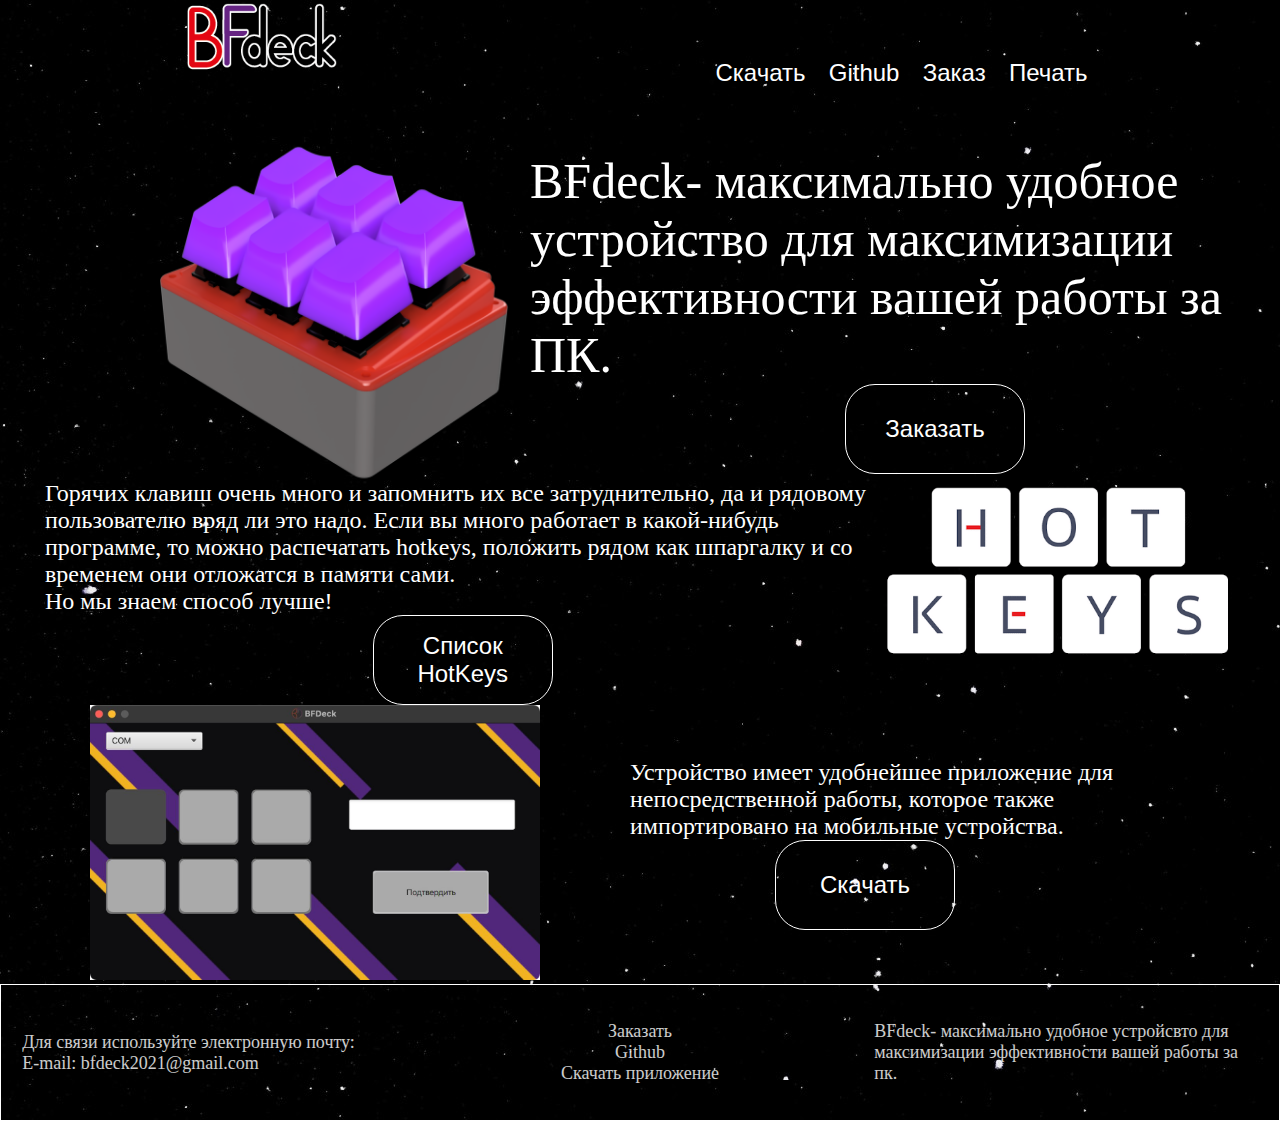
==== docs/index.html @ ebcd8827 "dopcs" ====
<!doctype html>
<html lang="en">
<head>
    <meta charset="UTF-8">
    <meta name="viewport"
          content="width=device-width, user-scalable=no, initial-scale=1.0, maximum-scale=1.0, minimum-scale=1.0">
    <meta http-equiv="X-UA-Compatible" content="ie=edge">
    <title>Главная</title>
    <link rel="stylesheet" href="style.css">
    <link rel="stylesheet" href="https://cdnjs.cloudflare.com/ajax/libs/animate.css/4.1.1/animate.min.css">
    <!--    <link href="https://cdn.jsdelivr.net/npm/bootstrap@5.1.3/dist/css/bootstrap.min.css" rel="stylesheet" integrity="sha384-1BmE4kWBq78iYhFldvKuhfTAU6auU8tT94WrHftjDbrCEXSU1oBoqyl2QvZ6jIW3" crossorigin="anonymous">-->
    <link rel="icon" href="Монтажная%20область%201.svg">
        <link rel="preconnect" href="https://fonts.googleapis.com">
        <link rel="preconnect" href="https://fonts.gstatic.com" crossorigin>
        <link href="https://fonts.googleapis.com/css2?family=Readex+Pro:wght@200&display=swap" rel="stylesheet">
</head>
<body class="animate__animated animate__zoomInDown">
<header>
    <div class="logo">
        <img src="logo.png" class="logo-picture" alt="">
    </div>
    <div class="nav-bar">
        <div class="downloads">
            <button class="button-downloads"><a class="link-downloads" href="https://github.com/bezlimix/BFdeck/raw/main/jar/BFDeck.jar">Скачать</a></button>
        </div>
        <div class="github">
            <button class="github-button"><a href="https://github.com/bezlimix/BFdeck" class="link-github">Github</a></button>
        </div>
        <div class="support">
            <button class="button-support"><a class="link-support" href="choose-order.html">Заказ</a></button>
        </div>
        <div class="support">
            <button class="button-support"><a class="link-support" href="https://3dprint.alexgyver.ru">Печать</a></button>
        </div>

    </div>
</header>
<div class="main-info">
    <div class="img-main-info">
        <img src="deck.png" alt="nothing" class="img-main-info">
    </div>
    <div class="text-main-info">
        BFdeck- максимально удобное устройство для максимизации эффективности вашей работы за ПК.
        <button class="appButton-main"><a href="choose-order.html" class="linkApp">Заказать</a></button>
    </div>
</div>
<div class="hot-keys">
    <div class="hot-keys-text">
        Горячих клавиш очень много и запомнить их все затруднительно, да и рядовому пользователю вряд ли это надо. Если вы много работает в какой-нибудь программе, то можно распечатать hotkeys, положить рядом как шпаргалку и со временем они отложатся в памяти сами.</br> Но мы знаем способ лучше!</br>
        <button class="hot-keys-button"><a class="link-hot-keys" href="https://www.adme.ru/zhizn-nauka/120-goryachih-klavish-894660/">Список HotKeys</a></button>
    </div>
    <div class="hot-keys-img">
        <img src="hot-keys.png" alt="Nothing" class="hot-keys-img">
    </div>
</div>
<div class="app">
    <div class="appImg">
        <img src="app.jpg" alt="Nothing" class="appImg">
    </div>
        <div class="appInformation">
            <div class="appText">Устройство имеет удобнейшее приложение для непосредственной работы, которое также импортировано на мобильные
                устройства.</div>
            <button class="appButton"><a href="https://github.com/bezlimix/BFdeck/raw/main/jar/BFDeck.jar   " class="linkApp">Скачать</a></button>
        </div>

</div>
<footer>
    <div class="contact">
        Для связи используйте электронную почту:</br>
        E-mail: bfdeck2021@gmail.com
    </div>
    <div class="navigation">
        <a href="choose-order.html" class="order-footer">
            Заказать
        </a>
        <a href="https://github.com/bezlimix/BFdeck" class="order-footer">
            Github
        </a>
        <a href="https://github.com/bezlimix/BFdeck/raw/main/jar/BFDeck.jar" class="order-footer">
            Скачать приложение
        </a>
    </div>
    <div class="info">
        BFdeck- максимально удобное устройсвто для максимизации эффективности вашей работы за пк.
    </div>
</footer>




<script src="script.js"></script>
</body>
</html>
---- docs/style.css ----
/*@keyframes show{*/
/*    0%{*/
/*        opacity:0;*/
/*    }*/
/*    100% {*/
/*        opacity:1;*/
/*    }*/
/*}*/
body{
    margin: 0;
    padding: 0;
    background: url("1920x1080_stars-glare-black-space.jpeg");
    /*font-family: "American Typewriter";*/

    /*opacity:0; !*Элемент полностью прозрачный (невидимый)*!*/
    transition: 1s; /*Скорость перехода состояния элемента*/
    animation: show 5s 1; /* Указываем название анимации, её время и количество повторов*/
    animation-fill-mode: forwards; /* Чтобы элемент оставался в конечном состоянии анимации */
    animation-delay: 0.5s; /* Задержка перед началом */
    color:white;
}
header{
    background: none;
    height: 100px;
    display: flex;
    justify-content: space-around;
}
.button-support{
    border:0;
    background: none;
    transition-duration: 0.3s;
}
.link-support{
    text-decoration: none;
    color: white;
    font-size: 24px;

}

.button-support:hover{
    /*border-bottom: white     2px solid;*/
    -webkit-transform: scale(1.2);
    -ms-transform: scale(1.2);
    transform: scale(1.2);
}
.nav-bar{
    width: 30%;
    display: flex;
    justify-content: space-between;
    align-items: center;
    margin-top: 5vh;
}
.github-button{
    border:0;
    background: none;
    transition-duration: 0.3s;
}
.link-github{
    text-decoration: none;
    color: white;
    font-size: 24px;

}
.github-button:hover{

    -webkit-transform: scale(1.2);
    -ms-transform: scale(1.2);
    transform: scale(1.2);
}
.logo-picture{
    height: 75px;
    width: 150px;
}
.button-downloads{
    border:0;
    background: none;
    transition-duration: 0.3s;
}
.link-downloads{
    text-decoration: none;
    color: white;
    font-size: 24px;

}
.button-downloads:hover{

    -webkit-transform: scale(1.2);
    -ms-transform: scale(1.2);
    transform: scale(1.2);
}
.img-main-info{
    height: 350px;
    margin: 20px 10px 10px 80px;
}
.main-info{
    display: flex;
    justify-content: center;
    align-items: center;
}
.text-main-info{
    font-size: 50px;
    display: flex;
    flex-direction: column;
    margin-top: 5vh;
}
.hot-keys{
    display: flex;
    margin: 0 5vh 0 5vh;
}
.hot-keys-text{
    font-size: 24px;
    display: flex;
    flex-direction: column;
    align-items: center;
    justify-content: center;
}
.hot-keys-button {
    border: 1px white solid;
    background: none;
    color: white;
    height: 10vh;
    width: 20vh;
    border-radius: 30px;

}
.hot-keys-img{
    height: 20vh;
}
.link-hot-keys{
    text-decoration: none;
    color: white;
    font-size: 24px;
}
.hot-keys-button:hover {
    border: 1px black solid;
    background: white;
    color: black;
    height: 10vh;
    width: 20vh;
    border-radius: 30px;
    transition: 0.3s all;
}
.hot-keys-button:hover > a{
    color: black;
}
.link-hot-keys:hover{
    color: black;
}
.app{
    display: flex;
    justify-content: center;
    align-items: center;
    margin: 0 10vh 0 10vh;
}
.appImg{

    width: 50vh;
}
.appText{
    font-size: 24px;
    margin-left: 10vh;
}
.appInformation{
    display: flex;
    flex-direction: column;
    justify-content: center;
    align-items: center;
}
.appButton{
    border: 1px white solid;
    background: none;
    color: white;
    height: 10vh;
    width: 20vh;
    border-radius: 30px;

}
.appButton-main{
    border: 1px white solid;
    background: none;
    color: white;
    height: 10vh;
    width: 20vh;
    border-radius: 30px;
    margin: 0 0 0 35vh;
}
.appButton-main:hover{
    border: 1px black solid;
    background: white;
    color: black;
    height: 10vh;
    width: 20vh;
    border-radius: 30px;
    transition: 0.3s all;
}
.linkApp{
    text-decoration: none;
    color: white;
    font-size: 24px;
}
.appButton:hover {
    border: 1px black solid;
    background: white;
    color: black;
    height: 10vh;
    width: 20vh;
    border-radius: 30px;
    transition: 0.3s all;
}
.appButton:hover > a{
    color: black;
}
.appButton-main:hover > a{
    color: black;
}
.linkApp:hover{
    color: black;
}
footer{
    display: flex;
    justify-content: space-around;
    align-items: center ;
    min-height: 15vh;
    font-size: 18px;
    border: 1px solid white;
}
.background-footer{
    width: 100%;
    height: 100%;
    background: #403939;
    opacity: 0.5;
}
footer > * {
    width: 30%;
    opacity: 0.8;

}
.navigation{
    display: flex;
    flex-direction: column;
    justify-content: space-around;
    align-items: center ;
}
.navigation > a{
    text-decoration: none;
    color: white;
}
.choose-text{
    width: 100%;
    display: flex;
    align-items: center;
    justify-content: center;
    font-size: 36px;
    margin: 10vh 0 10vh 0;
}
.choose-blocks{
    display: flex;
    justify-content: center;
    align-items: center;
    flex-wrap: wrap;
}
.block-order{
    display: flex;
    flex-direction: column;
    width: 49%;
    align-items: center;
    justify-content: center;
    height: 40vh;
    margin: 5vh 0 5vh 0;
}
.button-order-block{
    border-radius: 30px;
    border: 1px solid white;
    background: none;
    height: 20vh;
    width: 20vh;
}
.button-order-block > a{
    color: white;
    text-decoration: none;
    font-size: 15px;
}
.button-order-block:hover{
    background: white;
    transition: 0.3s all;
}
.button-order-block:hover > a{
    color: black;
    transition: 0.3s all;
}
.img-block{
    height: 20vh;
    width: 20vh;
}
.block-info{
    font-size: 24px;
}
.text-order{
    display: flex;
    justify-content: center;
    align-items: center;
    font-size: 24px;
    margin: 5vh 0 5vh 0;
}
.button-order-information{
    border-radius: 24px;
    height: 5vh;
    width: 5vh;
    border: 1px white solid;
    background: white;
    color: black;
    font-size: 18px;
    margin-right: 3vh;
}
.order-page > span{
    font-size: 24px;
}
.choose-delivery{
    width: 20vh;
    height: 10vh;
}
.order-page{
    margin: 0 0 0 35%;
}
.choose-transport{
    margin: 3vh;
    display: flex;

}
.choose-transport > div{
    margin-right: 5px;
    border-radius: 24px;
    border: white 1px solid;
    display: flex;
    align-items: center;
}
.choose-transport > div > a{
    margin-left: 4vh;
    text-decoration:none;
    color: white;
    font-size: 18px;
}
.choose-delivery:hover > a{
    color: black;
    transition: all 0.3s ease;
}
.choose-transport > div:hover{
    background: white;
    transition: all 0.3s ease;
}
.button-clicked {
    background: #b645c3;
    color: black;
    transition: 0.3s all ease;
}
.city{
    display: flex;
}
.input-city{
    width: 50vh;
    height: 5vh;
    border: 1px solid black;
    margin-top: 5px;
    font-size: 24px;
}
.street{
    margin: 3vh 3vh 0 0;
}
.input-street{
    width: 50vh;
    height: 5vh;
    border: 1px solid black;
    margin-top: 5px;
    font-size: 24px;
}
.address{
    display: flex;
    flex-direction: row;
}
.house{
    margin: 3vh 3vh 0 0;
}
.input-house {
    width: 5vh;
    height: 5vh;
    border: 1px solid black;
    margin-top: 5px;
    font-size: 18px;
}
.input-flat{
    width: 6vh;
    height: 5vh;
    border: 1px solid black;
    margin-top: 5px;
    font-size: 18px;
}
.more-info-block{
    margin-top: 3vh;

}
.more-info-block > textarea{
    min-width: 50vh;
    min-height: 20vh;
    font-size: 24px;
    padding: 10px;
}
.phone{
    width: 53vh;
    height: 3vh;
    font-size: 18px;
    border: none;
}
.phone-number-block{
    margin: 3vh 3vh 3vh 0;
}
.approve-order{
    border: white 1px solid;
    background: none;
    border-radius: 24px;
    height: 10vh;
    width: 20vh;
    margin: 0 0 5vh 15vh    ;
    box-shadow: white;
}
.approve-order > a {
    text-decoration: none;
    color: white;
    font-size: 24px;
}
.approve-order:hover{
    background: white;
    transition: 0.3s all ease;
}
.approve-order:hover > a{
    color: black;

    transition: 0.3s all ease;
}
input{
    border-radius: 5px;
}
textarea{
    border-radius: 5px;
}
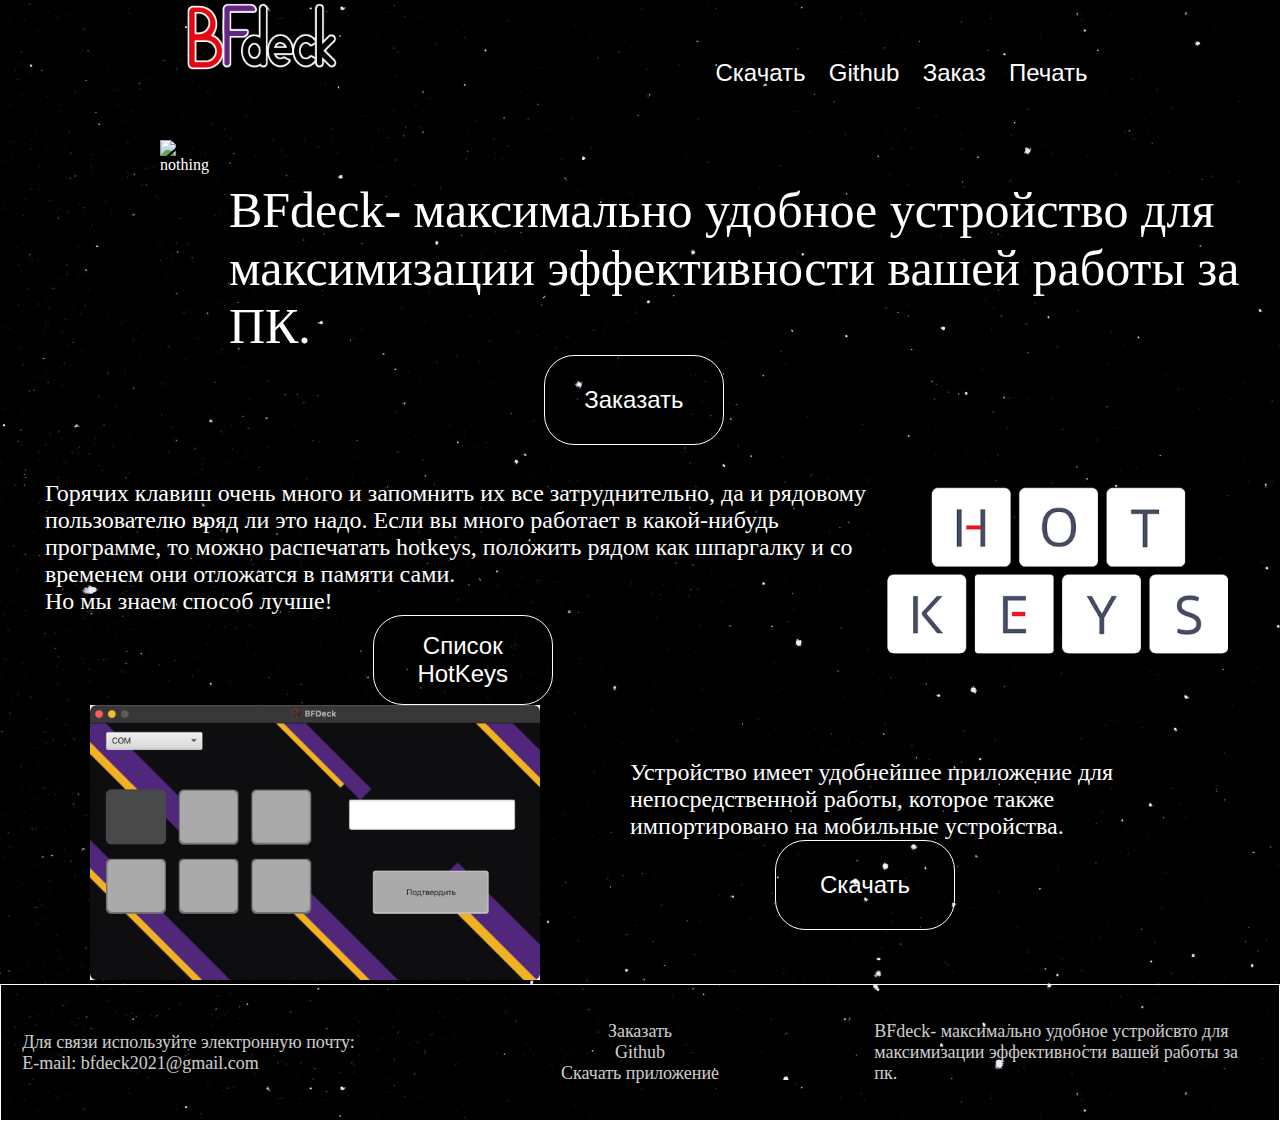
==== commit 7663dcb3: "Add files via upload" ====
--- a/docs/index.html
+++ b/docs/index.html
@@ -9,7 +9,7 @@
     <link rel="stylesheet" href="style.css">
     <link rel="stylesheet" href="https://cdnjs.cloudflare.com/ajax/libs/animate.css/4.1.1/animate.min.css">
     <!--    <link href="https://cdn.jsdelivr.net/npm/bootstrap@5.1.3/dist/css/bootstrap.min.css" rel="stylesheet" integrity="sha384-1BmE4kWBq78iYhFldvKuhfTAU6auU8tT94WrHftjDbrCEXSU1oBoqyl2QvZ6jIW3" crossorigin="anonymous">-->
-    <link rel="icon" href="Монтажная%20область%201.svg">
+    <link rel="icon" href="Монтажная%20область%201111.png">
         <link rel="preconnect" href="https://fonts.googleapis.com">
         <link rel="preconnect" href="https://fonts.gstatic.com" crossorigin>
         <link href="https://fonts.googleapis.com/css2?family=Readex+Pro:wght@200&display=swap" rel="stylesheet">
@@ -21,7 +21,7 @@
     </div>
     <div class="nav-bar">
         <div class="downloads">
-            <button class="button-downloads"><a class="link-downloads" href="https://github.com/bezlimix/BFdeck/raw/main/jar/BFDeck.jar">Скачать</a></button>
+            <button class="button-downloads"><a class="link-downloads" href="https://github.com/bezlimix/BFdeck/raw/main/jar/BFDeck%20(2).jar">Скачать</a></button>
         </div>
         <div class="github">
             <button class="github-button"><a href="https://github.com/bezlimix/BFdeck" class="link-github">Github</a></button>
@@ -37,7 +37,7 @@
 </header>
 <div class="main-info">
     <div class="img-main-info">
-        <img src="deck.png" alt="nothing" class="img-main-info">
+        <img src="BF_dexk_2021-Dec-16_06-44-43AM-000_CustomizedView1734485852.png" alt="nothing" class="img-main-info">
     </div>
     <div class="text-main-info">
         BFdeck- максимально удобное устройство для максимизации эффективности вашей работы за ПК.
@@ -60,7 +60,7 @@
         <div class="appInformation">
             <div class="appText">Устройство имеет удобнейшее приложение для непосредственной работы, которое также импортировано на мобильные
                 устройства.</div>
-            <button class="appButton"><a href="https://github.com/bezlimix/BFdeck/raw/main/jar/BFDeck.jar   " class="linkApp">Скачать</a></button>
+            <button class="appButton"><a href="https://github.com/bezlimix/BFdeck/raw/main/jar/BFDeck%20(2).jar" class="linkApp">Скачать</a></button>
         </div>
 
 </div>
@@ -76,7 +76,7 @@
         <a href="https://github.com/bezlimix/BFdeck" class="order-footer">
             Github
         </a>
-        <a href="https://github.com/bezlimix/BFdeck/raw/main/jar/BFDeck.jar" class="order-footer">
+        <a href="https://github.com/bezlimix/BFdeck/raw/main/jar/BFDeck%20(2).jar" class="order-footer">
             Скачать приложение
         </a>
     </div>
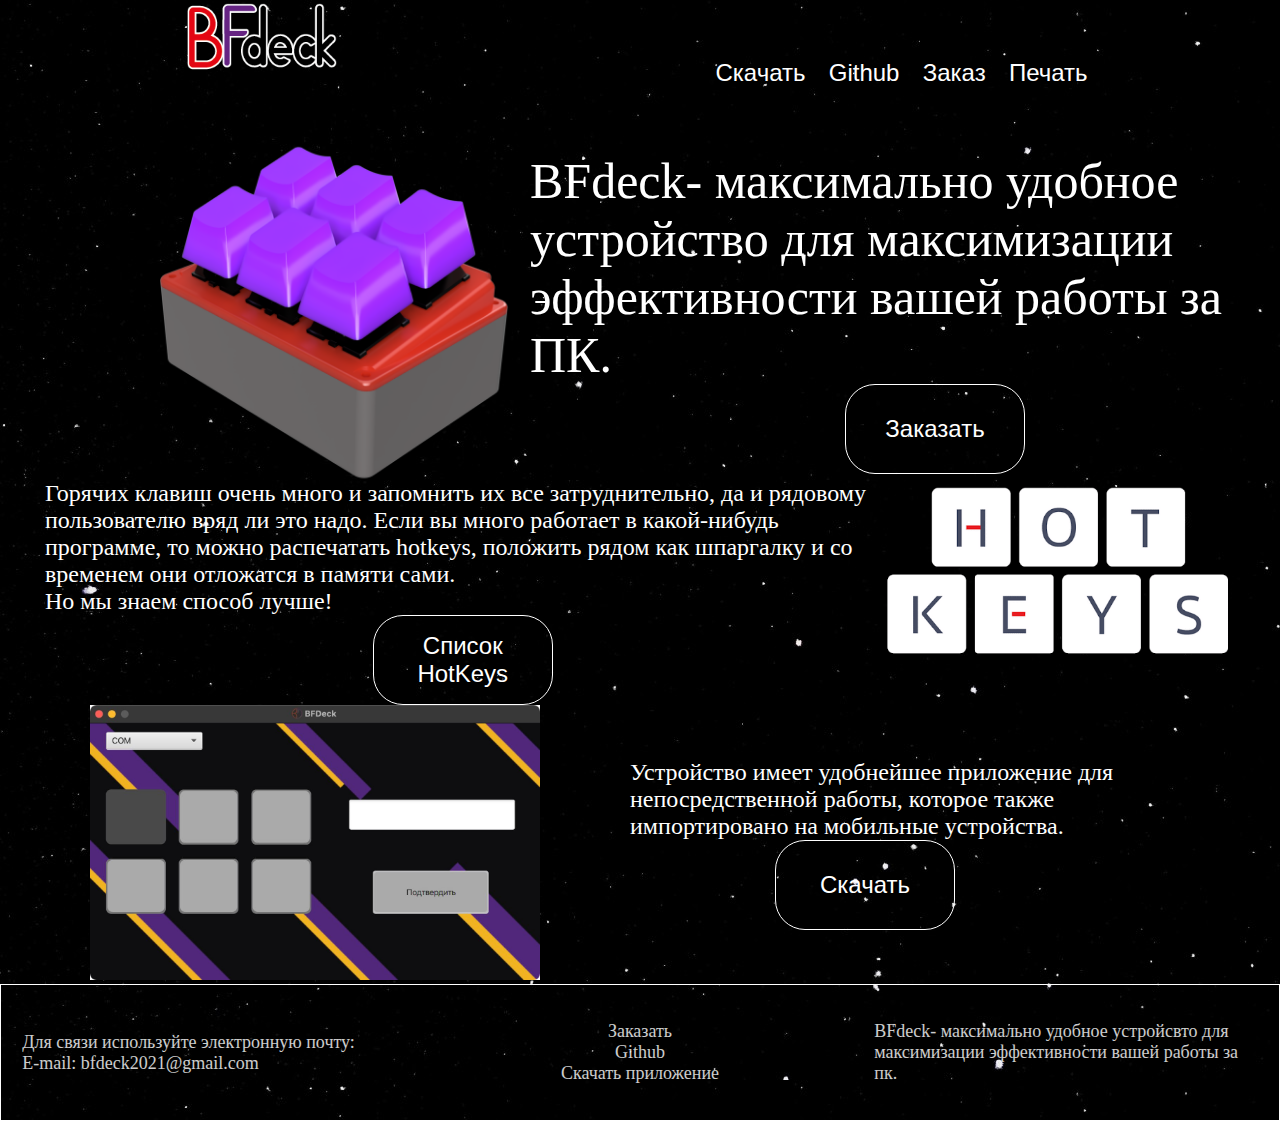
==== commit 4ce4c9e4: "Update index.html" ====
--- a/docs/index.html
+++ b/docs/index.html
@@ -9,7 +9,7 @@
     <link rel="stylesheet" href="style.css">
     <link rel="stylesheet" href="https://cdnjs.cloudflare.com/ajax/libs/animate.css/4.1.1/animate.min.css">
     <!--    <link href="https://cdn.jsdelivr.net/npm/bootstrap@5.1.3/dist/css/bootstrap.min.css" rel="stylesheet" integrity="sha384-1BmE4kWBq78iYhFldvKuhfTAU6auU8tT94WrHftjDbrCEXSU1oBoqyl2QvZ6jIW3" crossorigin="anonymous">-->
-    <link rel="icon" href="Монтажная%20область%201111.png">
+    <link rel="icon" href="Монтажная%20область%201.svg">
         <link rel="preconnect" href="https://fonts.googleapis.com">
         <link rel="preconnect" href="https://fonts.gstatic.com" crossorigin>
         <link href="https://fonts.googleapis.com/css2?family=Readex+Pro:wght@200&display=swap" rel="stylesheet">
@@ -21,7 +21,7 @@
     </div>
     <div class="nav-bar">
         <div class="downloads">
-            <button class="button-downloads"><a class="link-downloads" href="https://github.com/bezlimix/BFdeck/raw/main/jar/BFDeck%20(2).jar">Скачать</a></button>
+            <button class="button-downloads"><a class="link-downloads" href="https://github.com/bezlimix/BFdeck/raw/main/jar/BFDeck.jar">Скачать</a></button>
         </div>
         <div class="github">
             <button class="github-button"><a href="https://github.com/bezlimix/BFdeck" class="link-github">Github</a></button>
@@ -37,7 +37,7 @@
 </header>
 <div class="main-info">
     <div class="img-main-info">
-        <img src="BF_dexk_2021-Dec-16_06-44-43AM-000_CustomizedView1734485852.png" alt="nothing" class="img-main-info">
+        <img src="deck.png" alt="nothing" class="img-main-info">
     </div>
     <div class="text-main-info">
         BFdeck- максимально удобное устройство для максимизации эффективности вашей работы за ПК.
@@ -60,7 +60,7 @@
         <div class="appInformation">
             <div class="appText">Устройство имеет удобнейшее приложение для непосредственной работы, которое также импортировано на мобильные
                 устройства.</div>
-            <button class="appButton"><a href="https://github.com/bezlimix/BFdeck/raw/main/jar/BFDeck%20(2).jar" class="linkApp">Скачать</a></button>
+            <button class="appButton"><a href="https://github.com/bezlimix/BFdeck/raw/main/jar/BFDeck.jar   " class="linkApp">Скачать</a></button>
         </div>
 
 </div>
@@ -76,7 +76,7 @@
         <a href="https://github.com/bezlimix/BFdeck" class="order-footer">
             Github
         </a>
-        <a href="https://github.com/bezlimix/BFdeck/raw/main/jar/BFDeck%20(2).jar" class="order-footer">
+        <a href="https://github.com/bezlimix/BFdeck/raw/main/jar/BFDeck.jar" class="order-footer">
             Скачать приложение
         </a>
     </div>
@@ -90,4 +90,4 @@
 
 <script src="script.js"></script>
 </body>
-</html>+</html>
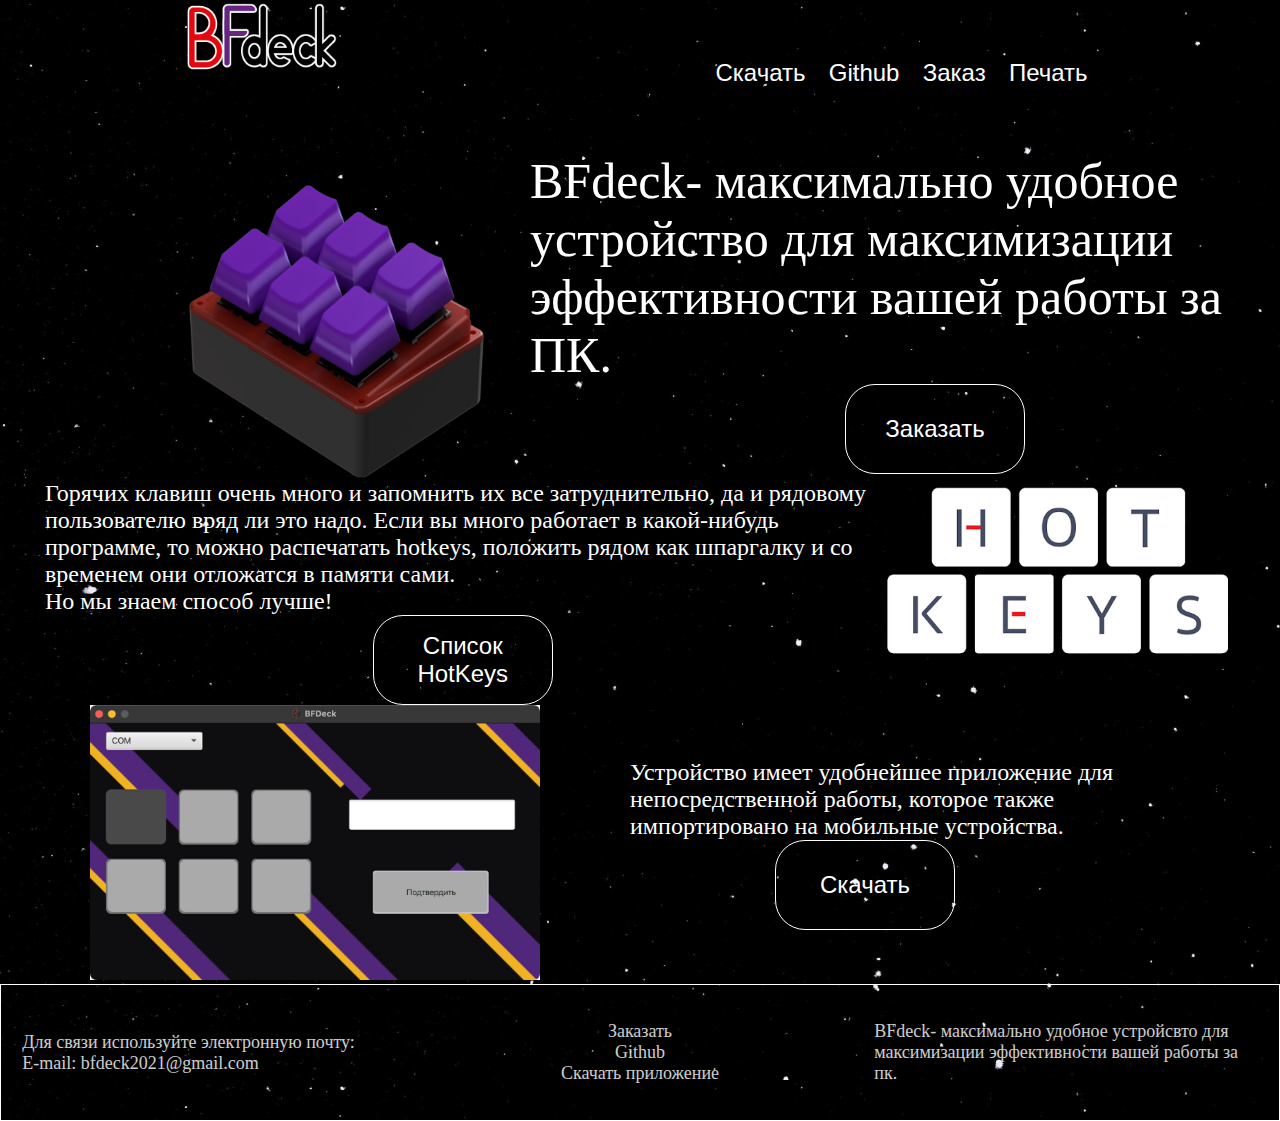
==== commit 4fc7a09d: "Update index.html" ====
--- a/docs/index.html
+++ b/docs/index.html
@@ -9,7 +9,7 @@
     <link rel="stylesheet" href="style.css">
     <link rel="stylesheet" href="https://cdnjs.cloudflare.com/ajax/libs/animate.css/4.1.1/animate.min.css">
     <!--    <link href="https://cdn.jsdelivr.net/npm/bootstrap@5.1.3/dist/css/bootstrap.min.css" rel="stylesheet" integrity="sha384-1BmE4kWBq78iYhFldvKuhfTAU6auU8tT94WrHftjDbrCEXSU1oBoqyl2QvZ6jIW3" crossorigin="anonymous">-->
-    <link rel="icon" href="Монтажная%20область%201.svg">
+    <link rel="icon" href="Монтажная%20область%201111.png">
         <link rel="preconnect" href="https://fonts.googleapis.com">
         <link rel="preconnect" href="https://fonts.gstatic.com" crossorigin>
         <link href="https://fonts.googleapis.com/css2?family=Readex+Pro:wght@200&display=swap" rel="stylesheet">
@@ -37,7 +37,7 @@
 </header>
 <div class="main-info">
     <div class="img-main-info">
-        <img src="deck.png" alt="nothing" class="img-main-info">
+        <img src="BF_dexk_2021-Dec-16_06-44-43AM-000_CustomizedView1734485852.png" alt="nothing" class="img-main-info">
     </div>
     <div class="text-main-info">
         BFdeck- максимально удобное устройство для максимизации эффективности вашей работы за ПК.
